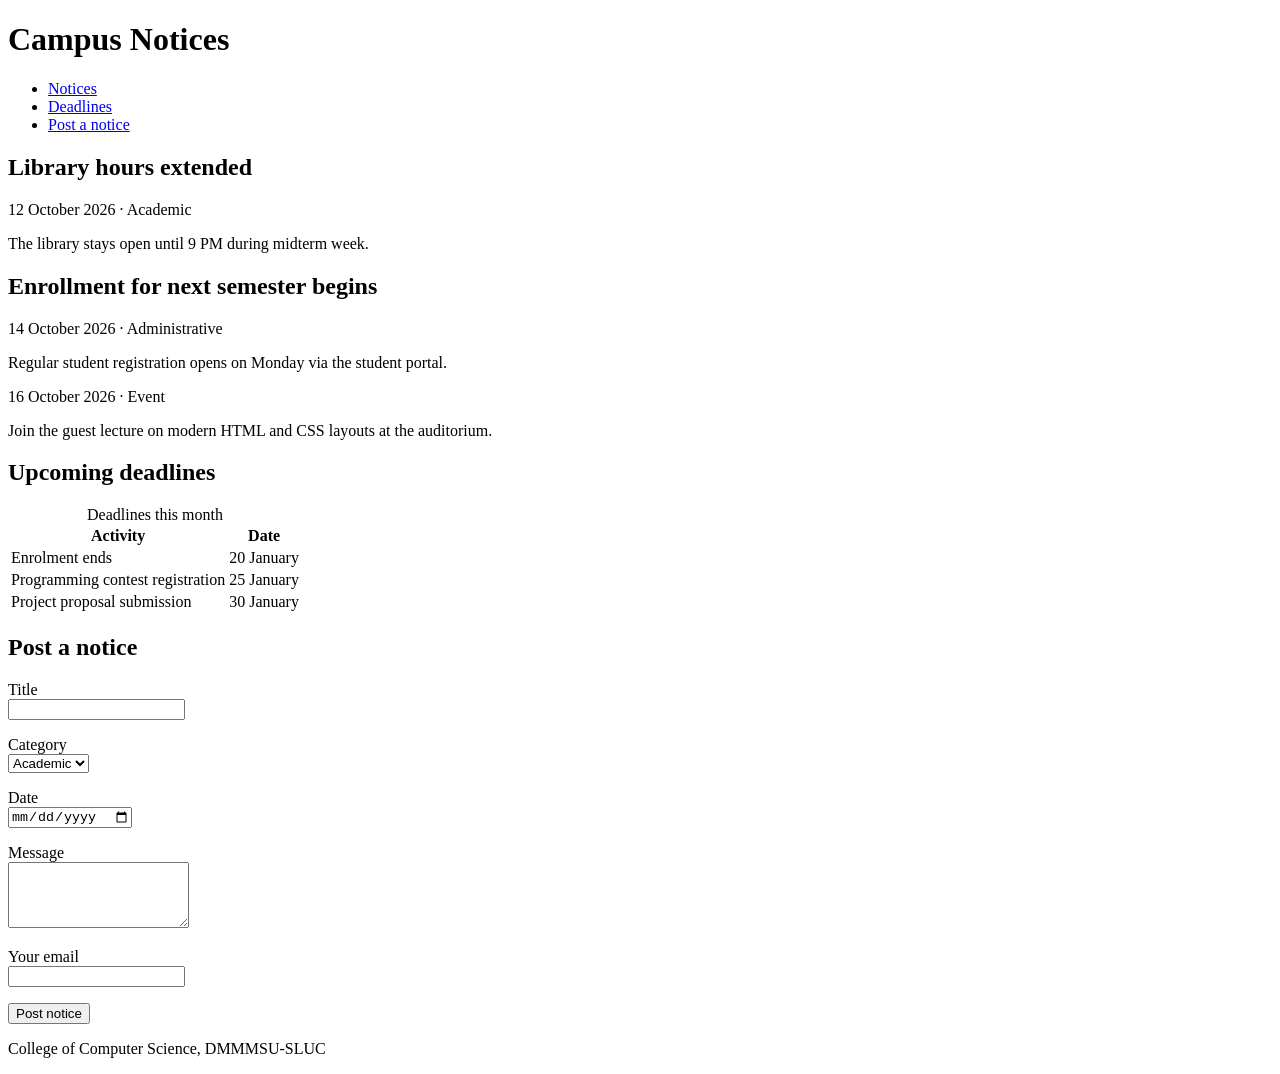
==== campus-notices/index.html @ 51d1b0f5 "Organize campus-notices inside csae104-notices-board" ====
<!DOCTYPE html>
<html lang="en">
<head>
  <meta charset="utf-8">
  <meta name="viewport" content="width=device-width, initial-scale=1">
  <title>Campus Notices</title>
  <link rel="stylesheet" href="style.css">
</head>
<body>
  <header>
    <h1>Campus Notices</h1>
    <nav aria-label="Main">
      <ul>
        <li><a href="#notices">Notices</a></li>
        <li><a href="#deadlines">Deadlines</a></li>
        <li><a href="#submit">Post a notice</a></li>
      </ul>
    </nav>
  </header>
  
  <main>
    <section id="notices">
      <article class="notice">
        <h2>Library hours extended</h2>
        <p class="meta">
          <time datetime="2026-10-12">12 October 2026</time> · <span class="tag">Academic</span>
        </p>
        <p>The library stays open until 9 PM during midterm week.</p>
      </article>

      <article class="notice">
        <h2>Enrollment for next semester begins</h2>
        <p class="meta">
          <time datetime="2026-10-14">14 October 2026</time> · <span class="tag">Administrative</span>
        </p>
        <p>Regular student registration opens on Monday via the student portal.</p>
      </article>

      <article class="notice">
        <p class="meta">
          <time datetime="2026-10-16">16 October 2026</time> · <span class="tag">Event</span>
        </p>
        <p>Join the guest lecture on modern HTML and CSS layouts at the auditorium.</p>
      </article>
    </section>

    <section id="deadlines">
      <h2>Upcoming deadlines</h2>
      <table>
        <caption>Deadlines this month</caption>
        <thead>
          <tr><th scope="col">Activity</th><th scope="col">Date</th></tr>
        </thead>
        <tbody>
          <tr><td>Enrolment ends</td><td>20 January</td></tr>
          <tr><td>Programming contest registration</td><td>25 January</td></tr>
          <tr><td>Project proposal submission</td><td>30 January</td></tr>
        </tbody>
      </table>
    </section>

    <section id="submit">
      <h2>Post a notice</h2>
      <form action="#" method="post">
        <p>
          <label for="title">Title</label><br>
          <input type="text" id="title" name="title" required maxlength="100">
        </p>
        <p>
          <label for="category">Category</label><br>
          <select id="category" name="category">
            <option value="academic">Academic</option>
            <option value="event">Event</option>
            <option value="general">General</option>
          </select>
        </p>
        <p>
          <label for="date">Date</label><br>
          <input type="date" id="date" name="date">
        </p>
        <p>
          <label for="message">Message</label><br>
          <textarea id="message" name="message" rows="4" required></textarea>
        </p>
        <p>
          <label for="email">Your email</label><br>
          <input type="email" id="email" name="email" required>
        </p>
        <button type="submit">Post notice</button>
      </form>
    </section>
  </main>

  <footer>
    <p>College of Computer Science, DMMMSU-SLUC</p>
  </footer>
</body>
</html>
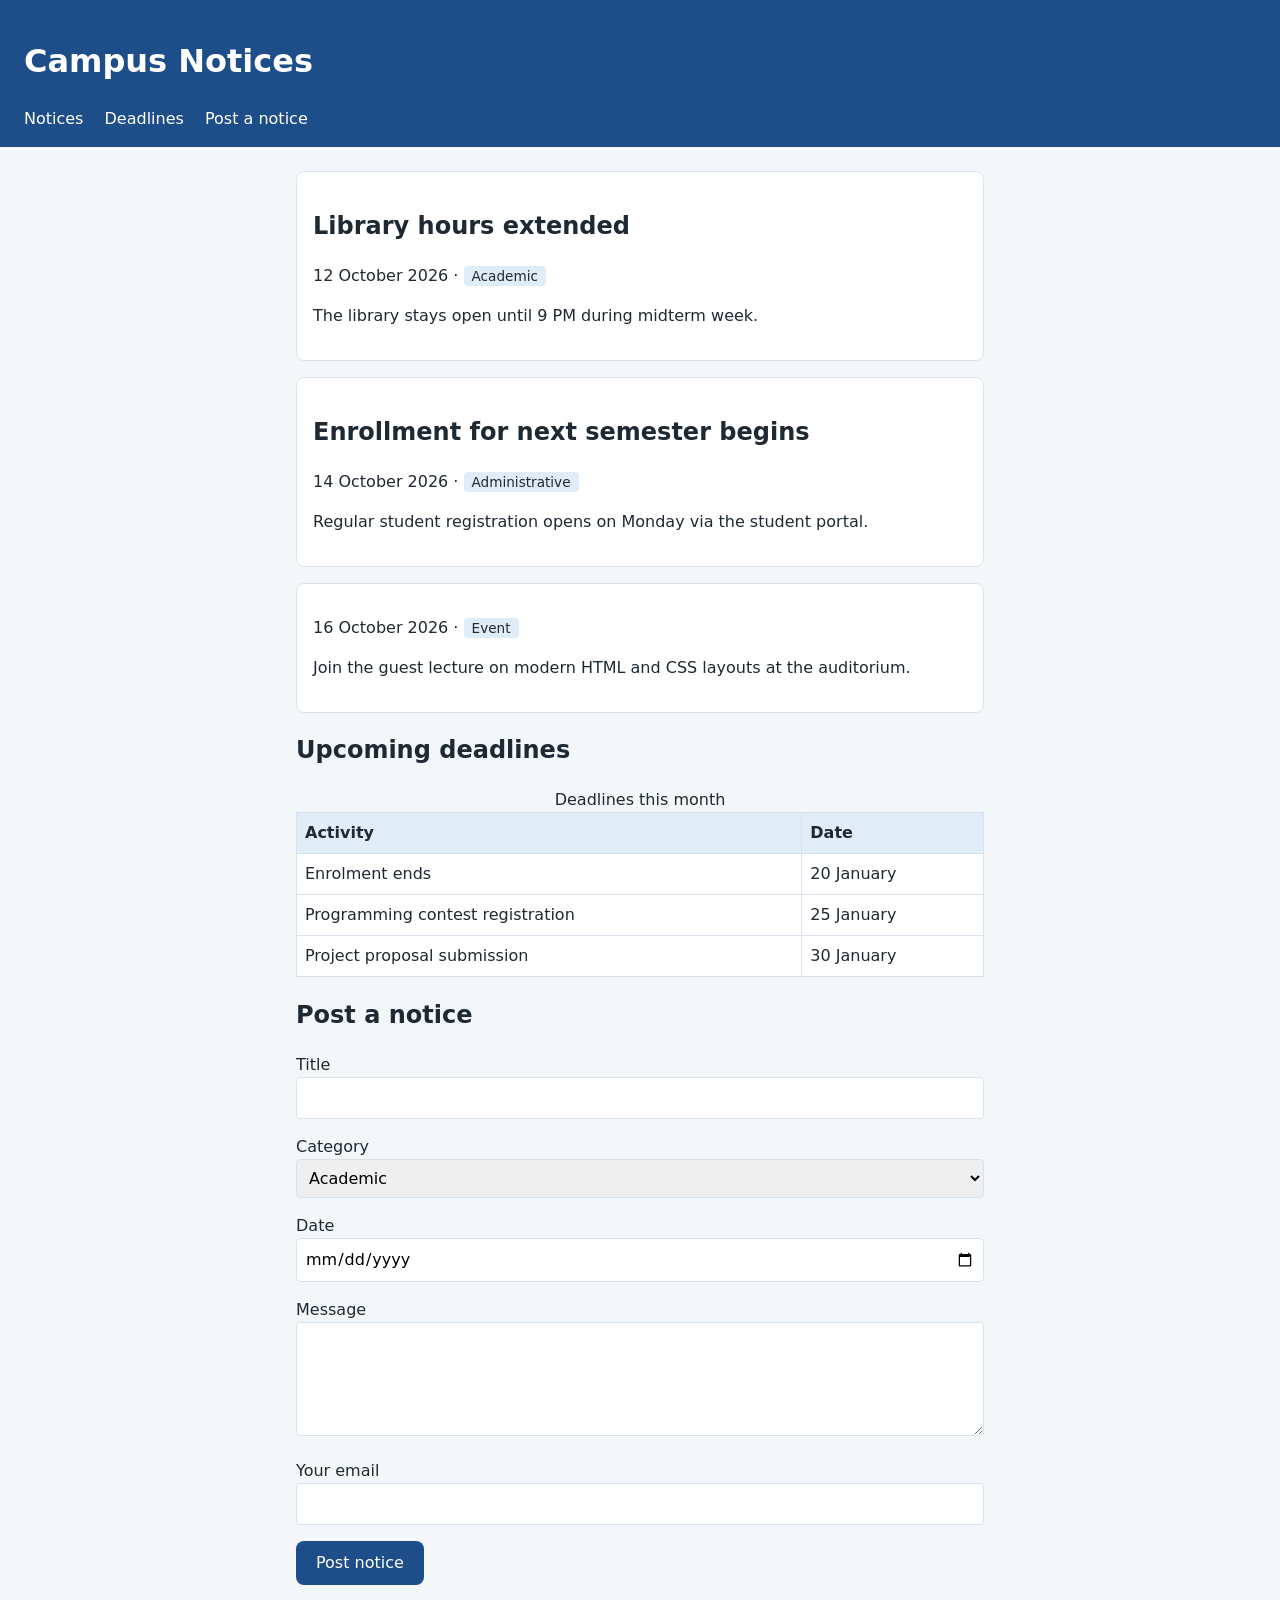
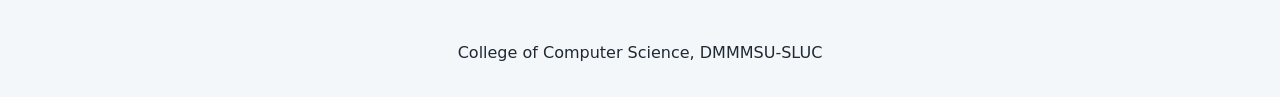
==== commit ce381db7: "Add external stylesheet with variables" ====
--- a/campus-notices/index.html
+++ b/campus-notices/index.html
@@ -4,7 +4,7 @@
   <meta charset="utf-8">
   <meta name="viewport" content="width=device-width, initial-scale=1">
   <title>Campus Notices</title>
-  <link rel="stylesheet" href="style.css">
+  <link rel="stylesheet" href="styles.css">
 </head>
 <body>
   <header>
--- a/campus-notices/styles.css
+++ b/campus-notices/styles.css
@@ -0,0 +1,116 @@
+:root {
+  --brand: #1d4e89;
+  --brand-soft: #e0ecf8;
+  --surface: #ffffff;
+  --page: #f4f7fa;
+  --text: #1f2933;
+  --border: #d9e2ec;
+  --radius: 8px;
+}
+
+* {
+  box-sizing: border-box;
+}
+
+body {
+  font-family: system-ui, sans-serif;
+  font-size: 1rem;
+  line-height: 1.5;
+  margin: 0;
+  background: var(--page);
+  color: var(--text);
+}
+
+header {
+  background: var(--brand);
+  color: white;
+  padding: 16px 24px;
+}
+
+main {
+  max-width: 720px;
+  margin: 24px auto;
+  padding: 0 16px;
+}
+
+.notice {
+  background: var(--surface);
+  border: 1px solid var(--border);
+  border-radius: var(--radius);
+  padding: 16px;
+  margin-bottom: 16px;
+}
+
+.tag {
+  background: var(--brand-soft);
+  border-radius: 4px;
+  padding: 2px 8px;
+  font-size: 0.85rem;
+}
+
+footer {
+  text-align: center;
+  padding: 16px;
+}
+
+nav ul {
+  list-style: none;
+  margin: 0;
+  padding: 0;
+}
+
+nav li {
+  display: inline-block;
+  margin-right: 16px;
+}
+
+nav a {
+  color: white;
+  text-decoration: none;
+}
+
+nav a:hover {
+  text-decoration: underline;
+}
+
+table {
+  border-collapse: collapse;
+  width: 100%;
+  background: var(--surface);
+}
+
+th, td {
+  border: 1px solid var(--border);
+  padding: 8px;
+  text-align: left;
+}
+
+th {
+  background: var(--brand-soft);
+}
+
+input, select, textarea {
+  width: 100%;
+  padding: 8px;
+  border: 1px solid var(--border);
+  border-radius: 4px;
+  font: inherit;
+}
+
+input:focus, select:focus, textarea:focus {
+  outline: 3px solid var(--brand);
+}
+
+button {
+  background: var(--brand);
+  color: white;
+  border: 0;
+  border-radius: var(--radius);
+  padding: 10px 20px;
+  font: inherit;
+  cursor: pointer;
+}
+
+button:hover {
+  background: #163b69;
+}
